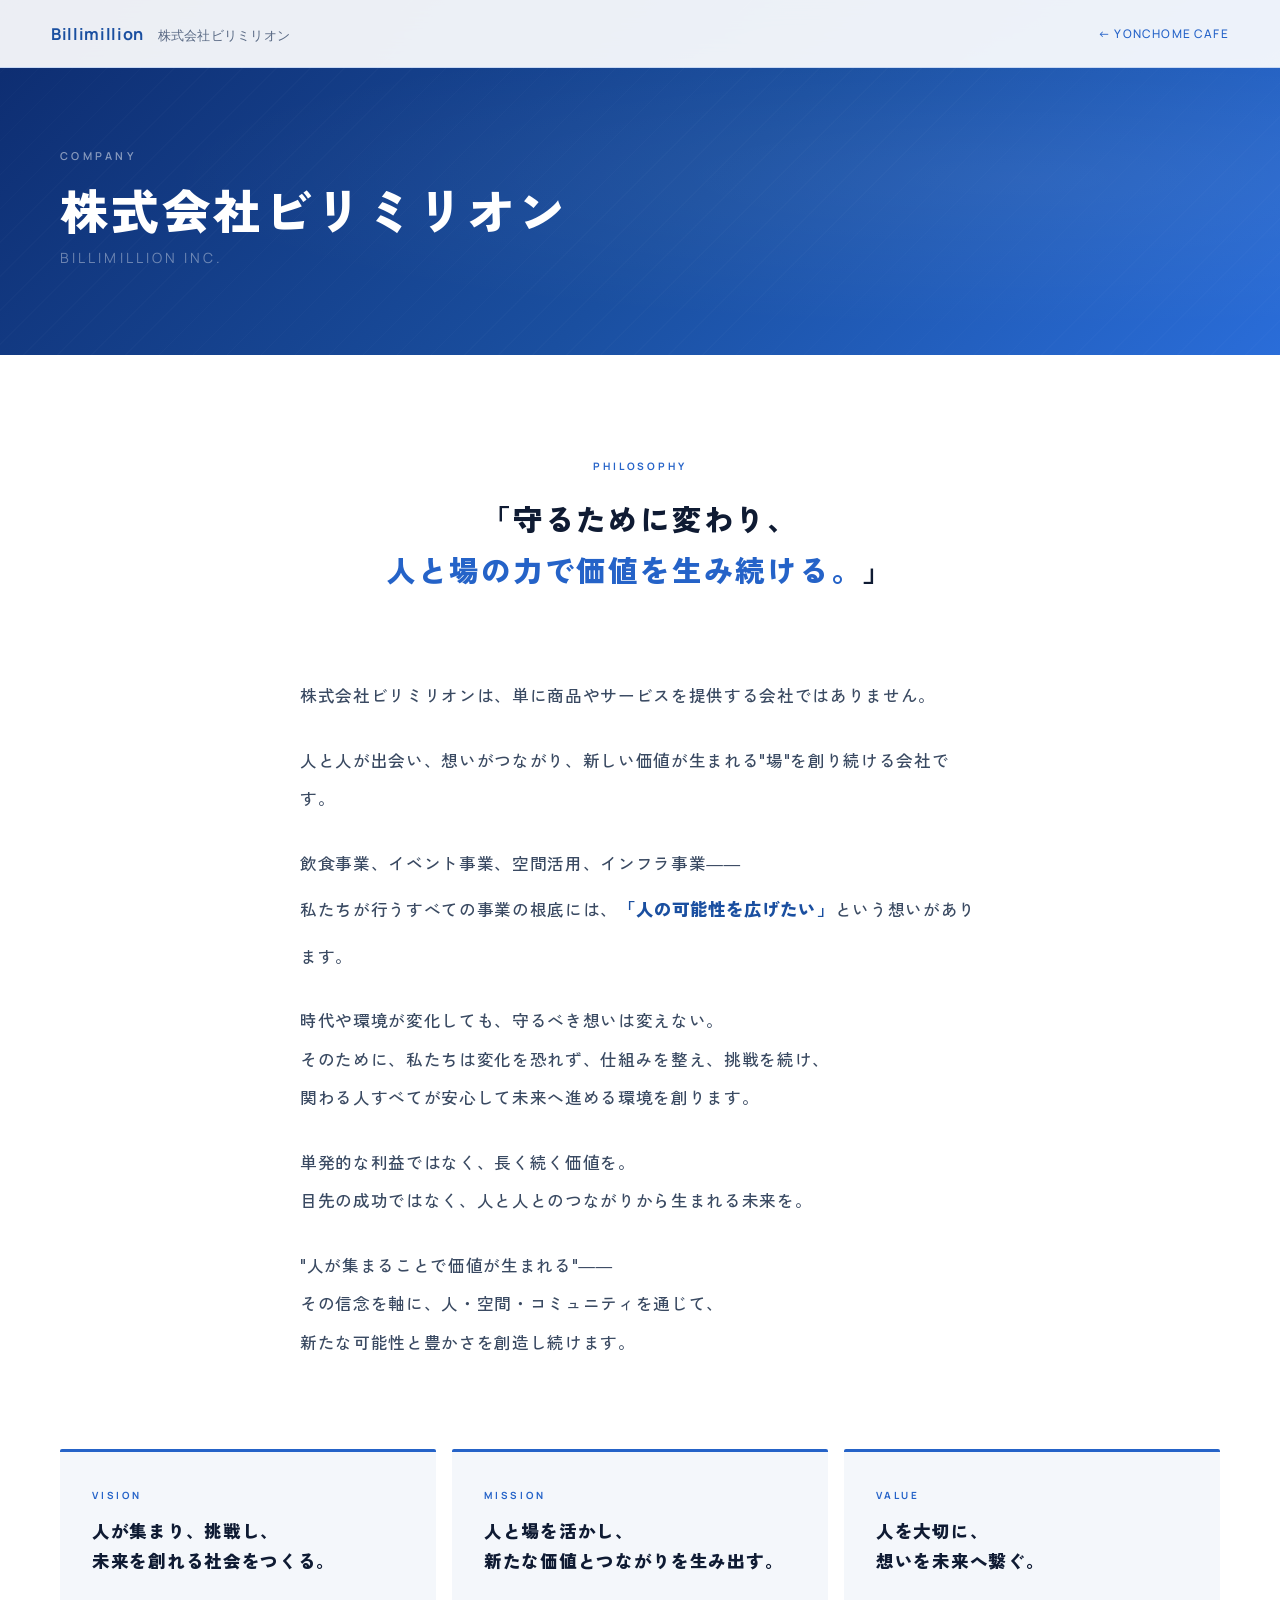
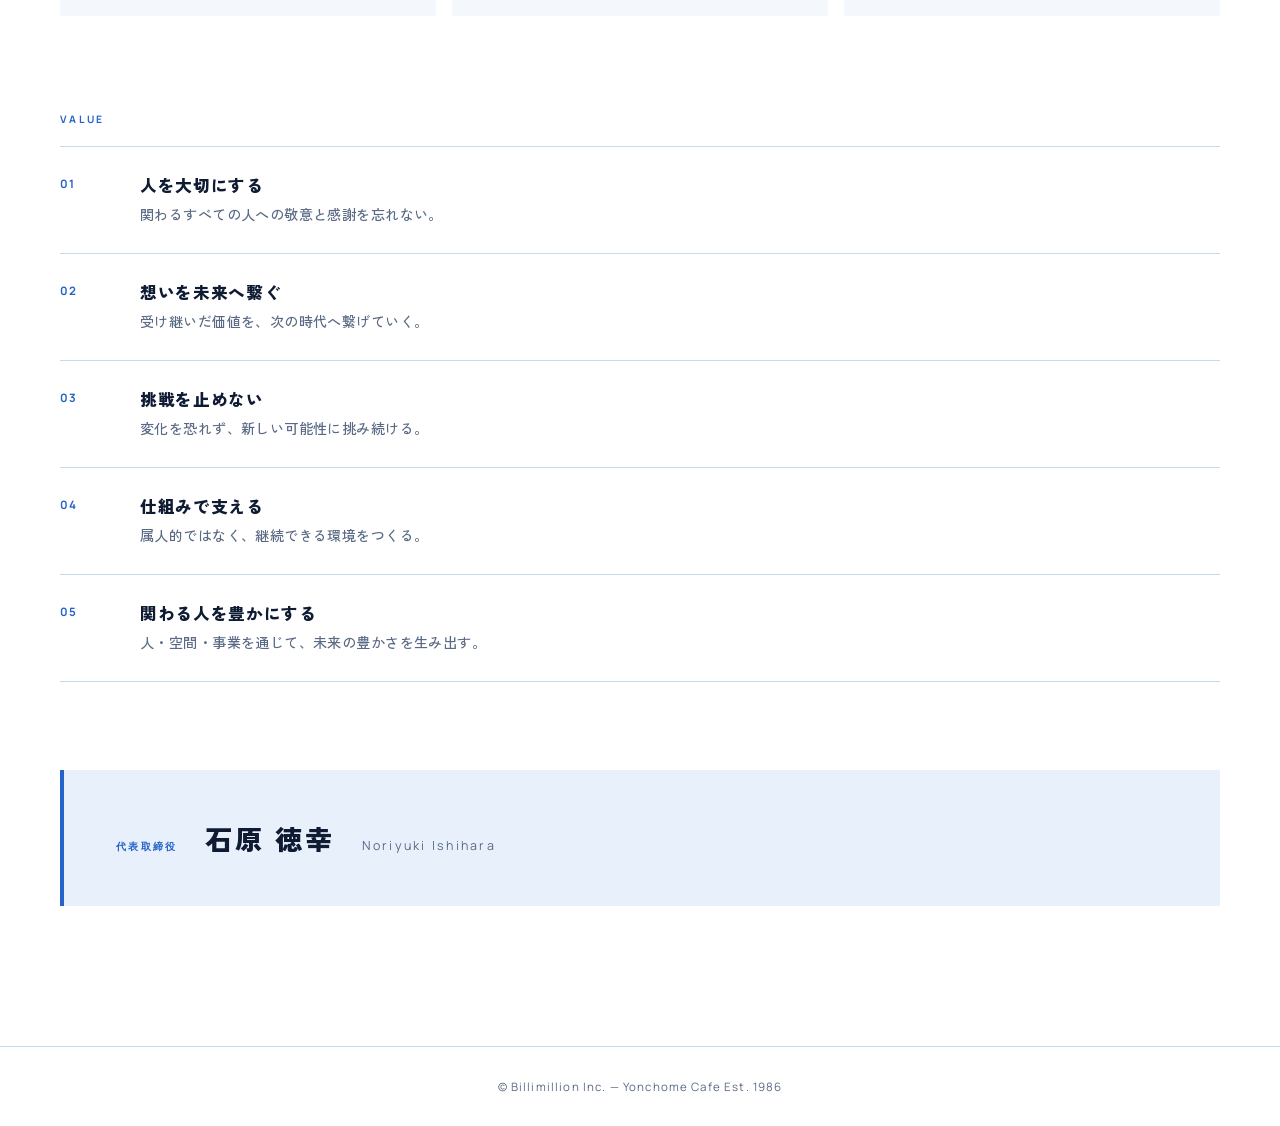
==== company.html @ c5abf4bb "Yonchome Cafe LP - initial publish Co-Authored-By: Claude Sonnet 4.6 <noreply@anthropic.com>" ====
<!DOCTYPE html>
<html lang="ja">
  <head>
    <meta charset="UTF-8" />
    <meta name="viewport" content="width=device-width, initial-scale=1.0" />
    <title>会社概要 | 株式会社ビリミリオン</title>
    <meta name="description" content="株式会社ビリミリオンの会社概要・経営理念。人と場の力で価値を生み続ける。" />
    <link rel="preconnect" href="https://fonts.googleapis.com" />
    <link rel="preconnect" href="https://fonts.gstatic.com" crossorigin />
    <link href="https://fonts.googleapis.com/css2?family=Manrope:wght@400;500;600;700&family=Zen+Kaku+Gothic+New:wght@500;700;900&display=swap" rel="stylesheet" />
    <style>
      *, *::before, *::after { box-sizing: border-box; }

      :root {
        --blue:      #1a4fa0;
        --blue-mid:  #2563c8;
        --blue-light:#e8f0fc;
        --blue-line: #c8d9f5;
        --text:      #0f1b33;
        --muted:     #5a6a85;
        --bg:        #ffffff;
        --bg-2:      #f4f7fb;
        --content:   min(92vw, 1160px);
        --font:      "Zen Kaku Gothic New", "Hiragino Sans", sans-serif;
        --font-en:   "Manrope", Arial, sans-serif;
      }

      html { scroll-behavior: smooth; }

      body {
        margin: 0;
        background: var(--bg);
        color: var(--text);
        font-family: var(--font);
        -webkit-font-smoothing: antialiased;
      }

      a { color: inherit; text-decoration: none; }
      p, h1, h2, h3, ul { margin: 0; }
      img { display: block; max-width: 100%; }

      /* ── Header ── */
      .site-header {
        position: fixed;
        top: 0; left: 0; right: 0;
        z-index: 100;
        display: flex;
        align-items: center;
        justify-content: space-between;
        height: 68px;
        padding: 0 clamp(20px, 4vw, 60px);
        background: rgba(255, 255, 255, 0.92);
        backdrop-filter: blur(14px);
        -webkit-backdrop-filter: blur(14px);
        border-bottom: 1px solid var(--blue-line);
      }
      .header-logo {
        font-family: var(--font-en);
        font-size: 1.02rem;
        font-weight: 700;
        letter-spacing: 0.04em;
        color: var(--blue);
      }
      .header-logo span {
        font-weight: 400;
        color: var(--muted);
        font-size: 0.8rem;
        margin-left: 10px;
        letter-spacing: 0.02em;
      }
      .header-back {
        display: inline-flex;
        align-items: center;
        gap: 6px;
        font-family: var(--font-en);
        font-size: 0.74rem;
        font-weight: 500;
        letter-spacing: 0.1em;
        color: var(--blue-mid);
        text-transform: uppercase;
        transition: opacity 0.2s;
      }
      .header-back:hover { opacity: 0.65; }

      /* ── Hero strip ── */
      .page-hero {
        padding-top: 68px;
        background: linear-gradient(135deg, #0d2b6e 0%, #1a4fa0 55%, #2a6dd9 100%);
        position: relative;
        overflow: hidden;
      }
      .page-hero::after {
        content: '';
        position: absolute;
        inset: 0;
        background:
          radial-gradient(ellipse at 80% 50%, rgba(255,255,255,0.06), transparent 60%),
          repeating-linear-gradient(
            -45deg,
            rgba(255,255,255,0.015) 0 1px,
            transparent 1px 24px
          );
        pointer-events: none;
      }
      .page-hero-inner {
        position: relative;
        z-index: 1;
        width: var(--content);
        margin: 0 auto;
        padding: 80px 0 88px;
      }
      .page-hero-en {
        display: block;
        font-family: var(--font-en);
        font-size: 0.68rem;
        font-weight: 600;
        letter-spacing: 0.32em;
        text-transform: uppercase;
        color: rgba(255,255,255,0.5);
        margin-bottom: 16px;
      }
      .page-hero-title {
        font-family: var(--font);
        font-size: clamp(1.9rem, 4vw, 3rem);
        font-weight: 900;
        letter-spacing: 0.06em;
        color: #ffffff;
        line-height: 1.25;
      }
      .page-hero-title span {
        display: block;
        margin-top: 10px;
        font-family: var(--font-en);
        font-size: clamp(0.78rem, 1.1vw, 0.92rem);
        font-weight: 400;
        letter-spacing: 0.22em;
        color: rgba(255,255,255,0.38);
        text-transform: uppercase;
      }

      /* ── Wrapper ── */
      .main-wrap {
        width: var(--content);
        margin: 0 auto;
        padding: 96px 0 140px;
      }

      /* ── Section label ── */
      .sec-label {
        display: inline-block;
        font-family: var(--font-en);
        font-size: 0.64rem;
        font-weight: 700;
        letter-spacing: 0.28em;
        text-transform: uppercase;
        color: var(--blue-mid);
        margin-bottom: 20px;
      }

      /* ── Philosophy lead ── */
      .philosophy-lead {
        text-align: center;
        margin-bottom: 80px;
      }
      .philosophy-quote {
        font-size: clamp(1.2rem, 2.4vw, 1.85rem);
        font-weight: 900;
        letter-spacing: 0.06em;
        color: var(--text);
        line-height: 1.75;
      }
      .philosophy-quote em {
        font-style: normal;
        color: var(--blue-mid);
      }

      /* ── Body text ── */
      .philosophy-body {
        max-width: 680px;
        margin: 0 auto 88px;
        font-size: clamp(0.95rem, 1.3vw, 1.04rem);
        font-weight: 500;
        line-height: 2.3;
        letter-spacing: 0.04em;
        color: #3a4a62;
      }
      .philosophy-body p + p { margin-top: 1.6em; }
      .philosophy-body .highlight {
        display: inline-block;
        margin: 0.4em 0;
        font-weight: 900;
        font-size: 1.05em;
        color: var(--blue);
        letter-spacing: 0.06em;
      }

      /* ── VVM ── */
      .vvm-grid {
        display: grid;
        grid-template-columns: repeat(3, 1fr);
        gap: 16px;
        margin-bottom: 88px;
      }
      .vvm-item {
        padding: 36px 32px 40px;
        background: var(--bg-2);
        border-top: 3px solid var(--blue-mid);
        border-radius: 2px;
      }
      .vvm-label {
        display: block;
        font-family: var(--font-en);
        font-size: 0.62rem;
        font-weight: 700;
        letter-spacing: 0.28em;
        text-transform: uppercase;
        color: var(--blue-mid);
        margin-bottom: 14px;
      }
      .vvm-text {
        font-size: clamp(0.98rem, 1.4vw, 1.1rem);
        font-weight: 900;
        letter-spacing: 0.04em;
        color: var(--text);
        line-height: 1.7;
      }

      /* ── Value list ── */
      .value-section { margin-bottom: 88px; }
      .value-list {
        list-style: none;
        padding: 0;
        border-top: 1px solid var(--blue-line);
      }
      .value-item {
        display: grid;
        grid-template-columns: 56px 1fr;
        gap: 24px;
        padding: 26px 0;
        border-bottom: 1px solid var(--blue-line);
        align-items: start;
      }
      .value-num {
        font-family: var(--font-en);
        font-size: 0.72rem;
        font-weight: 700;
        letter-spacing: 0.1em;
        color: var(--blue-mid);
        padding-top: 3px;
      }
      .value-title {
        font-size: clamp(0.96rem, 1.3vw, 1.06rem);
        font-weight: 900;
        letter-spacing: 0.04em;
        color: var(--text);
        margin-bottom: 4px;
      }
      .value-desc {
        font-size: 0.88rem;
        font-weight: 500;
        line-height: 1.85;
        letter-spacing: 0.03em;
        color: var(--muted);
      }

      /* ── President ── */
      .president-section {
        display: flex;
        align-items: baseline;
        gap: 28px;
        padding: 48px 52px;
        background: var(--blue-light);
        border-left: 4px solid var(--blue-mid);
      }
      .president-label {
        font-family: var(--font-en);
        font-size: 0.64rem;
        font-weight: 600;
        letter-spacing: 0.22em;
        text-transform: uppercase;
        color: var(--blue-mid);
        flex-shrink: 0;
      }
      .president-name {
        font-size: clamp(1.3rem, 2.2vw, 1.7rem);
        font-weight: 900;
        letter-spacing: 0.1em;
        color: var(--text);
      }
      .president-name span {
        display: inline-block;
        margin-left: 16px;
        font-family: var(--font-en);
        font-size: 0.78rem;
        font-weight: 400;
        letter-spacing: 0.18em;
        color: var(--muted);
      }

      /* ── Footer ── */
      .site-footer {
        text-align: center;
        padding: 32px 20px;
        border-top: 1px solid var(--blue-line);
        font-family: var(--font-en);
        font-size: 0.72rem;
        letter-spacing: 0.1em;
        color: var(--muted);
      }

      /* ── Scroll anim ── */
      .anim-up {
        opacity: 0;
        transform: translateY(24px);
        transition: opacity 0.75s cubic-bezier(0.22, 1, 0.36, 1),
                    transform 0.75s cubic-bezier(0.22, 1, 0.36, 1);
      }
      .anim-up.is-visible {
        opacity: 1;
        transform: translateY(0);
      }

      /* ── Responsive ── */
      @media (max-width: 860px) {
        .vvm-grid { grid-template-columns: 1fr; gap: 10px; }
      }
      @media (max-width: 640px) {
        .main-wrap { padding: 64px 0 100px; }
        .president-section { flex-direction: column; gap: 8px; padding: 32px 28px; }
        .president-name span { display: block; margin-left: 0; margin-top: 4px; }
      }
    </style>
  </head>
  <body>

    <header class="site-header">
      <div class="header-logo">
        Billimillion
        <span>株式会社ビリミリオン</span>
      </div>
      <a class="header-back" href="./index.html">← Yonchome Cafe</a>
    </header>

    <div class="page-hero">
      <div class="page-hero-inner">
        <span class="page-hero-en">Company</span>
        <h1 class="page-hero-title">
          株式会社ビリミリオン
          <span>Billimillion Inc.</span>
        </h1>
      </div>
    </div>

    <main>
      <div class="main-wrap">

        <!-- Philosophy lead -->
        <div class="philosophy-lead anim-up">
          <span class="sec-label">Philosophy</span>
          <p class="philosophy-quote">
            「守るために変わり、<br />
            <em>人と場の力で価値を生み続ける。</em>」
          </p>
        </div>

        <!-- 本文 -->
        <div class="philosophy-body anim-up">
          <p>株式会社ビリミリオンは、単に商品やサービスを提供する会社ではありません。</p>
          <p>人と人が出会い、想いがつながり、新しい価値が生まれる"場"を創り続ける会社です。</p>
          <p>飲食事業、イベント事業、空間活用、インフラ事業――<br />
          私たちが行うすべての事業の根底には、<span class="highlight">「人の可能性を広げたい」</span>という想いがあります。</p>
          <p>時代や環境が変化しても、守るべき想いは変えない。<br />
          そのために、私たちは変化を恐れず、仕組みを整え、挑戦を続け、<br />
          関わる人すべてが安心して未来へ進める環境を創ります。</p>
          <p>単発的な利益ではなく、長く続く価値を。<br />
          目先の成功ではなく、人と人とのつながりから生まれる未来を。</p>
          <p>"人が集まることで価値が生まれる"――<br />
          その信念を軸に、人・空間・コミュニティを通じて、<br />
          新たな可能性と豊かさを創造し続けます。</p>
        </div>

        <!-- Vision / Mission / Value -->
        <div class="vvm-grid anim-up">
          <div class="vvm-item">
            <span class="vvm-label">Vision</span>
            <p class="vvm-text">人が集まり、挑戦し、<br />未来を創れる社会をつくる。</p>
          </div>
          <div class="vvm-item">
            <span class="vvm-label">Mission</span>
            <p class="vvm-text">人と場を活かし、<br />新たな価値とつながりを生み出す。</p>
          </div>
          <div class="vvm-item">
            <span class="vvm-label">Value</span>
            <p class="vvm-text">人を大切に、<br />想いを未来へ繋ぐ。</p>
          </div>
        </div>

        <!-- Value list -->
        <div class="value-section anim-up">
          <span class="sec-label">Value</span>
          <ul class="value-list">
            <li class="value-item">
              <span class="value-num">01</span>
              <div>
                <p class="value-title">人を大切にする</p>
                <p class="value-desc">関わるすべての人への敬意と感謝を忘れない。</p>
              </div>
            </li>
            <li class="value-item">
              <span class="value-num">02</span>
              <div>
                <p class="value-title">想いを未来へ繋ぐ</p>
                <p class="value-desc">受け継いだ価値を、次の時代へ繋げていく。</p>
              </div>
            </li>
            <li class="value-item">
              <span class="value-num">03</span>
              <div>
                <p class="value-title">挑戦を止めない</p>
                <p class="value-desc">変化を恐れず、新しい可能性に挑み続ける。</p>
              </div>
            </li>
            <li class="value-item">
              <span class="value-num">04</span>
              <div>
                <p class="value-title">仕組みで支える</p>
                <p class="value-desc">属人的ではなく、継続できる環境をつくる。</p>
              </div>
            </li>
            <li class="value-item">
              <span class="value-num">05</span>
              <div>
                <p class="value-title">関わる人を豊かにする</p>
                <p class="value-desc">人・空間・事業を通じて、未来の豊かさを生み出す。</p>
              </div>
            </li>
          </ul>
        </div>

        <!-- 代表者 -->
        <div class="president-section anim-up">
          <span class="president-label">代表取締役</span>
          <p class="president-name">
            石原 徳幸
            <span>Noriyuki Ishihara</span>
          </p>
        </div>

      </div>
    </main>

    <footer class="site-footer">
      © Billimillion Inc. — Yonchome Cafe Est. 1986
    </footer>

    <script>
      const observer = new IntersectionObserver(
        (entries) => {
          entries.forEach((entry) => {
            if (entry.isIntersecting) {
              entry.target.classList.add("is-visible");
              observer.unobserve(entry.target);
            }
          });
        },
        { threshold: 0.08, rootMargin: "0px 0px -32px 0px" }
      );
      document.querySelectorAll(".anim-up").forEach((el, i) => {
        el.style.transitionDelay = `${i * 0.08}s`;
        observer.observe(el);
      });
    </script>
  </body>
</html>
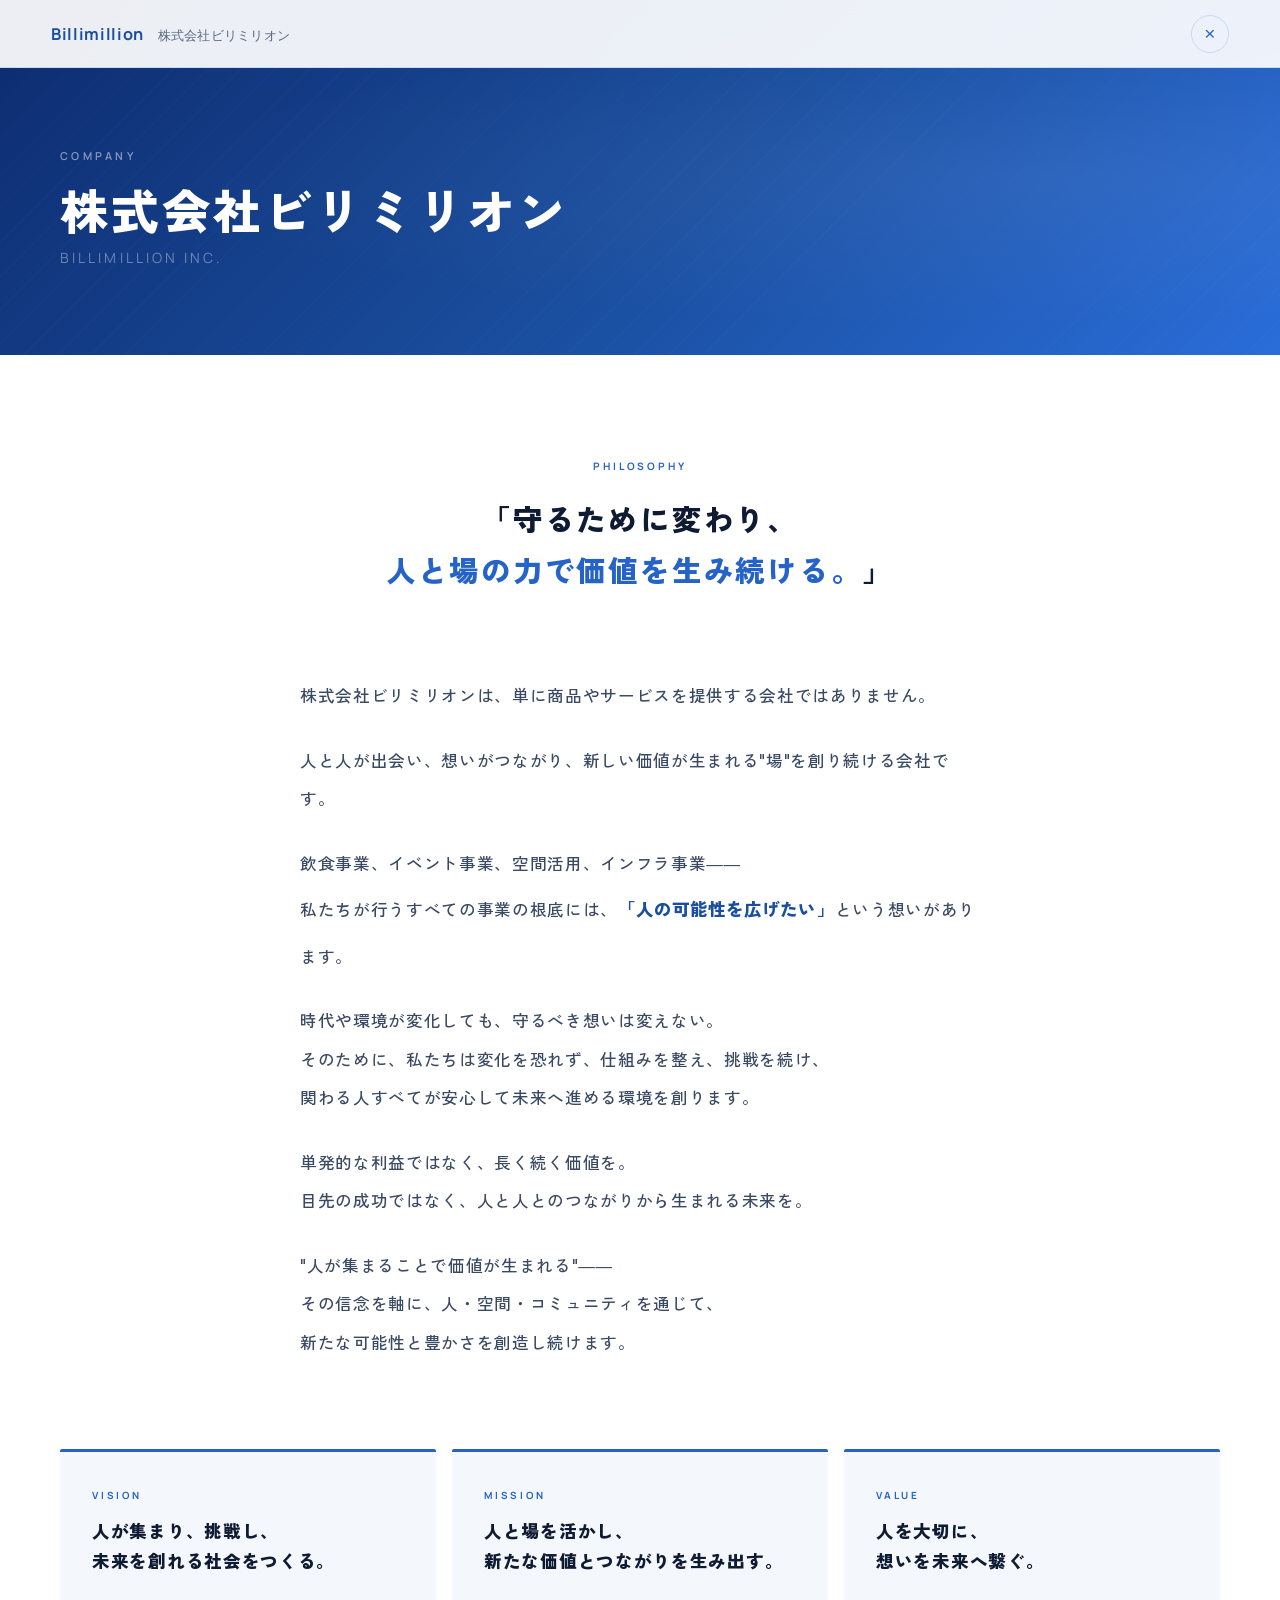
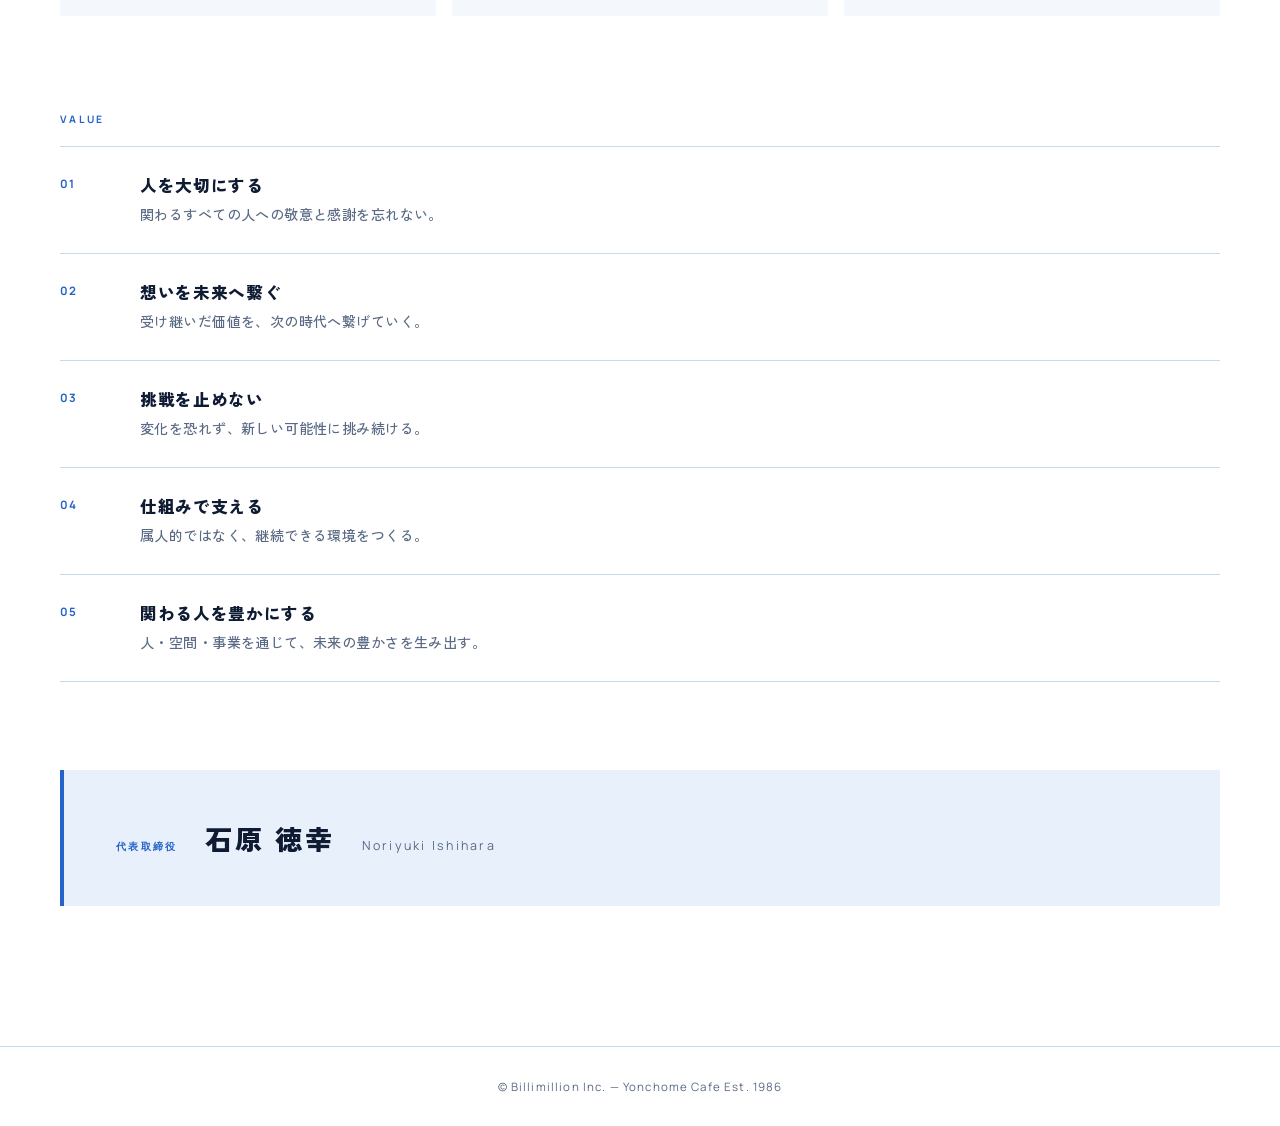
==== commit 22e5a1f4: "Skip loader on return visits; add × back button to company page - sessionStorage: loader skipped if " ====
--- a/company.html
+++ b/company.html
@@ -71,16 +71,19 @@
       .header-back {
         display: inline-flex;
         align-items: center;
-        gap: 6px;
-        font-family: var(--font-en);
-        font-size: 0.74rem;
-        font-weight: 500;
-        letter-spacing: 0.1em;
-        color: var(--blue-mid);
-        text-transform: uppercase;
-        transition: opacity 0.2s;
-      }
-      .header-back:hover { opacity: 0.65; }
+        justify-content: center;
+        width: 38px;
+        height: 38px;
+        border: 1px solid var(--blue-line);
+        border-radius: 50%;
+        background: transparent;
+        color: var(--blue-mid);
+        font-size: 1.2rem;
+        line-height: 1;
+        cursor: pointer;
+        transition: background 0.2s, border-color 0.2s;
+      }
+      .header-back:hover { background: var(--blue-light); border-color: var(--blue-mid); }
 
       /* ── Hero strip ── */
       .page-hero {
@@ -338,7 +341,7 @@
         Billimillion
         <span>株式会社ビリミリオン</span>
       </div>
-      <a class="header-back" href="./index.html">← Yonchome Cafe</a>
+      <button class="header-back" onclick="history.back()" aria-label="前のページに戻る">&times;</button>
     </header>
 
     <div class="page-hero">
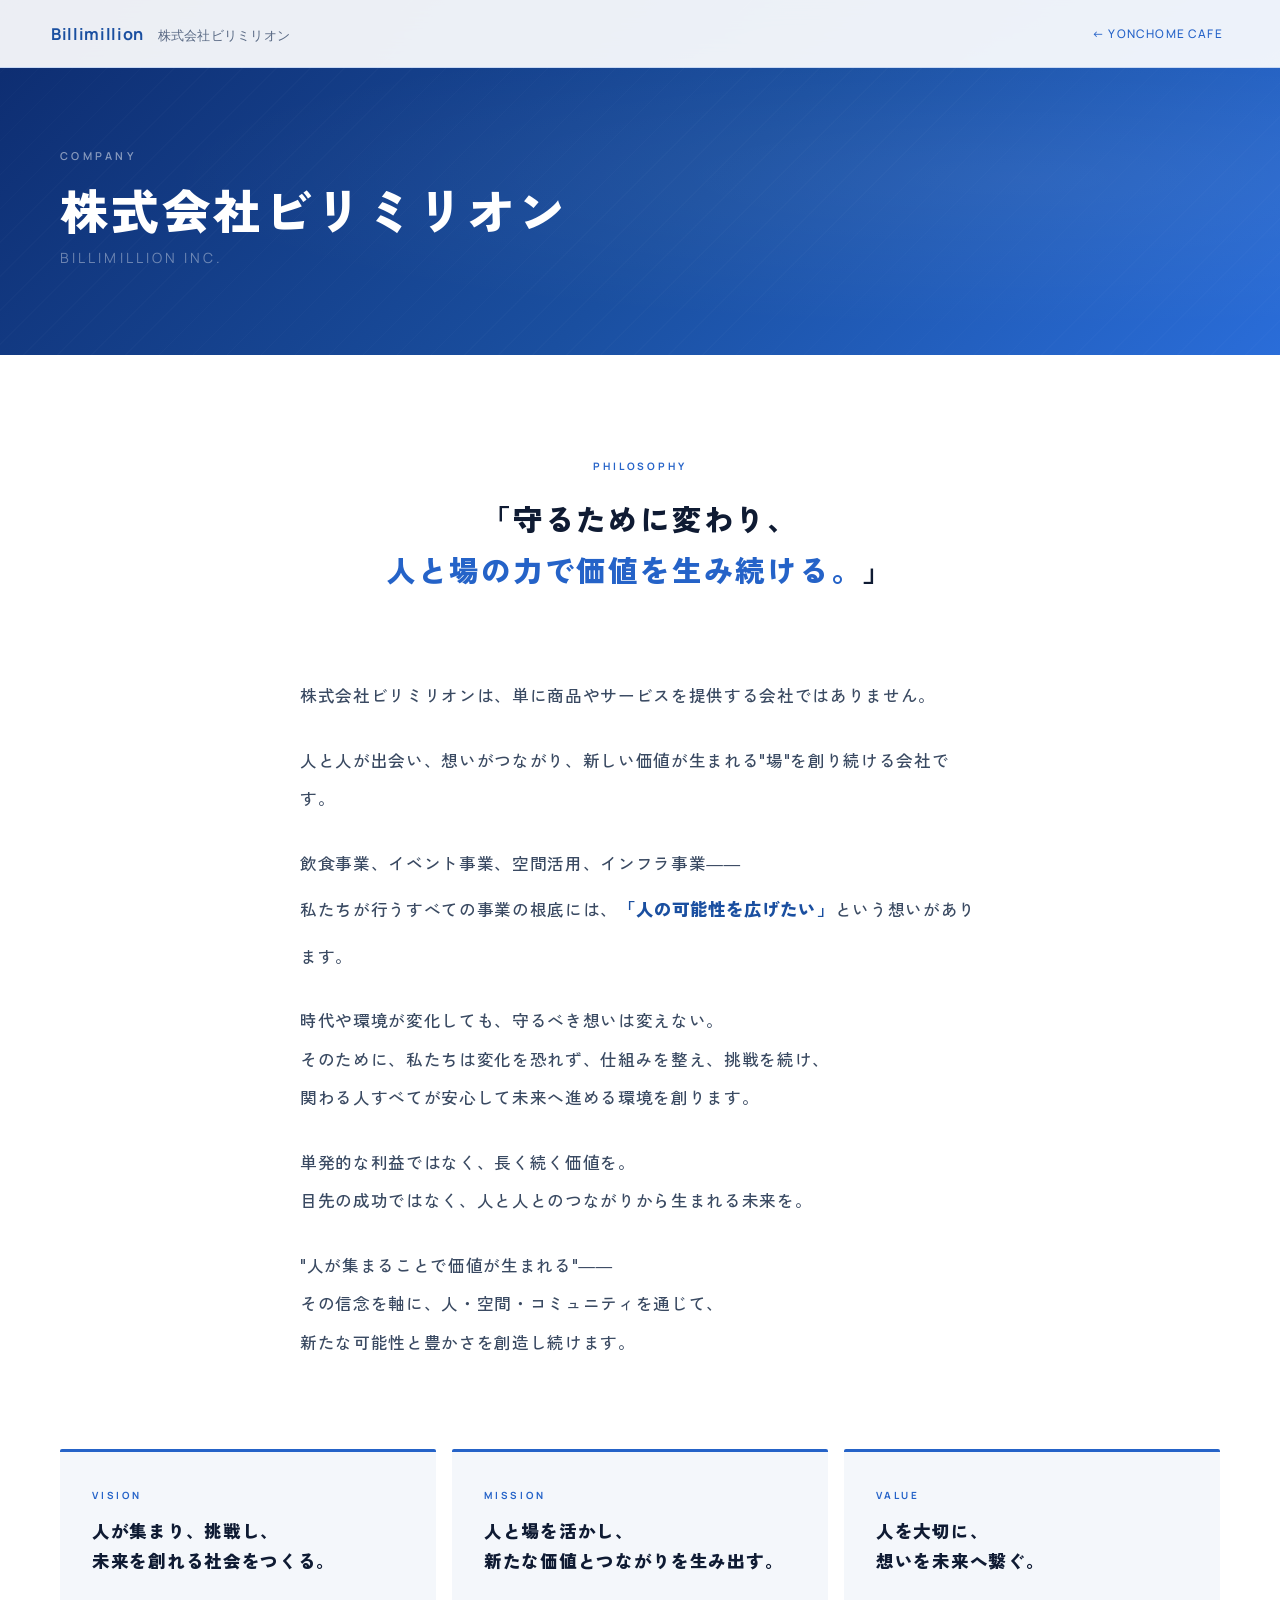
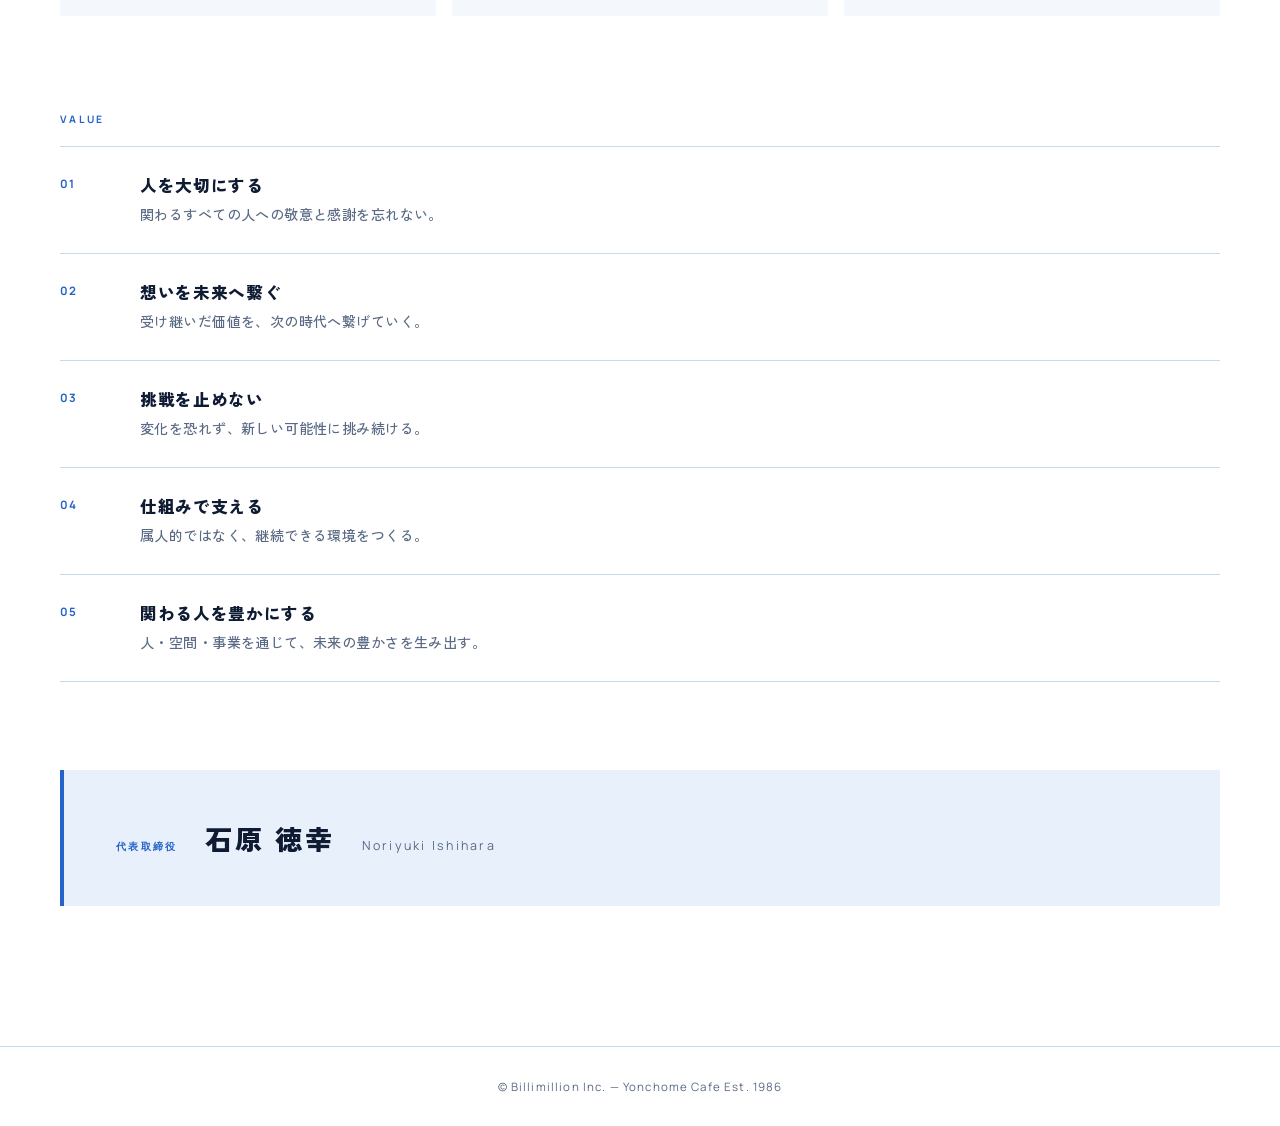
==== commit f39b1c27: "Restore company page back button to arrow text style Co-Authored-By: Claude Sonnet 4.6 <noreply@anth" ====
--- a/company.html
+++ b/company.html
@@ -71,19 +71,19 @@
       .header-back {
         display: inline-flex;
         align-items: center;
-        justify-content: center;
-        width: 38px;
-        height: 38px;
-        border: 1px solid var(--blue-line);
-        border-radius: 50%;
-        background: transparent;
-        color: var(--blue-mid);
-        font-size: 1.2rem;
-        line-height: 1;
+        gap: 6px;
+        font-family: var(--font-en);
+        font-size: 0.74rem;
+        font-weight: 500;
+        letter-spacing: 0.1em;
+        color: var(--blue-mid);
+        text-transform: uppercase;
+        background: none;
+        border: none;
         cursor: pointer;
-        transition: background 0.2s, border-color 0.2s;
-      }
-      .header-back:hover { background: var(--blue-light); border-color: var(--blue-mid); }
+        transition: opacity 0.2s;
+      }
+      .header-back:hover { opacity: 0.65; }
 
       /* ── Hero strip ── */
       .page-hero {
@@ -341,7 +341,7 @@
         Billimillion
         <span>株式会社ビリミリオン</span>
       </div>
-      <button class="header-back" onclick="history.back()" aria-label="前のページに戻る">&times;</button>
+      <button class="header-back" onclick="history.back()" aria-label="前のページに戻る">← Yonchome Cafe</button>
     </header>
 
     <div class="page-hero">
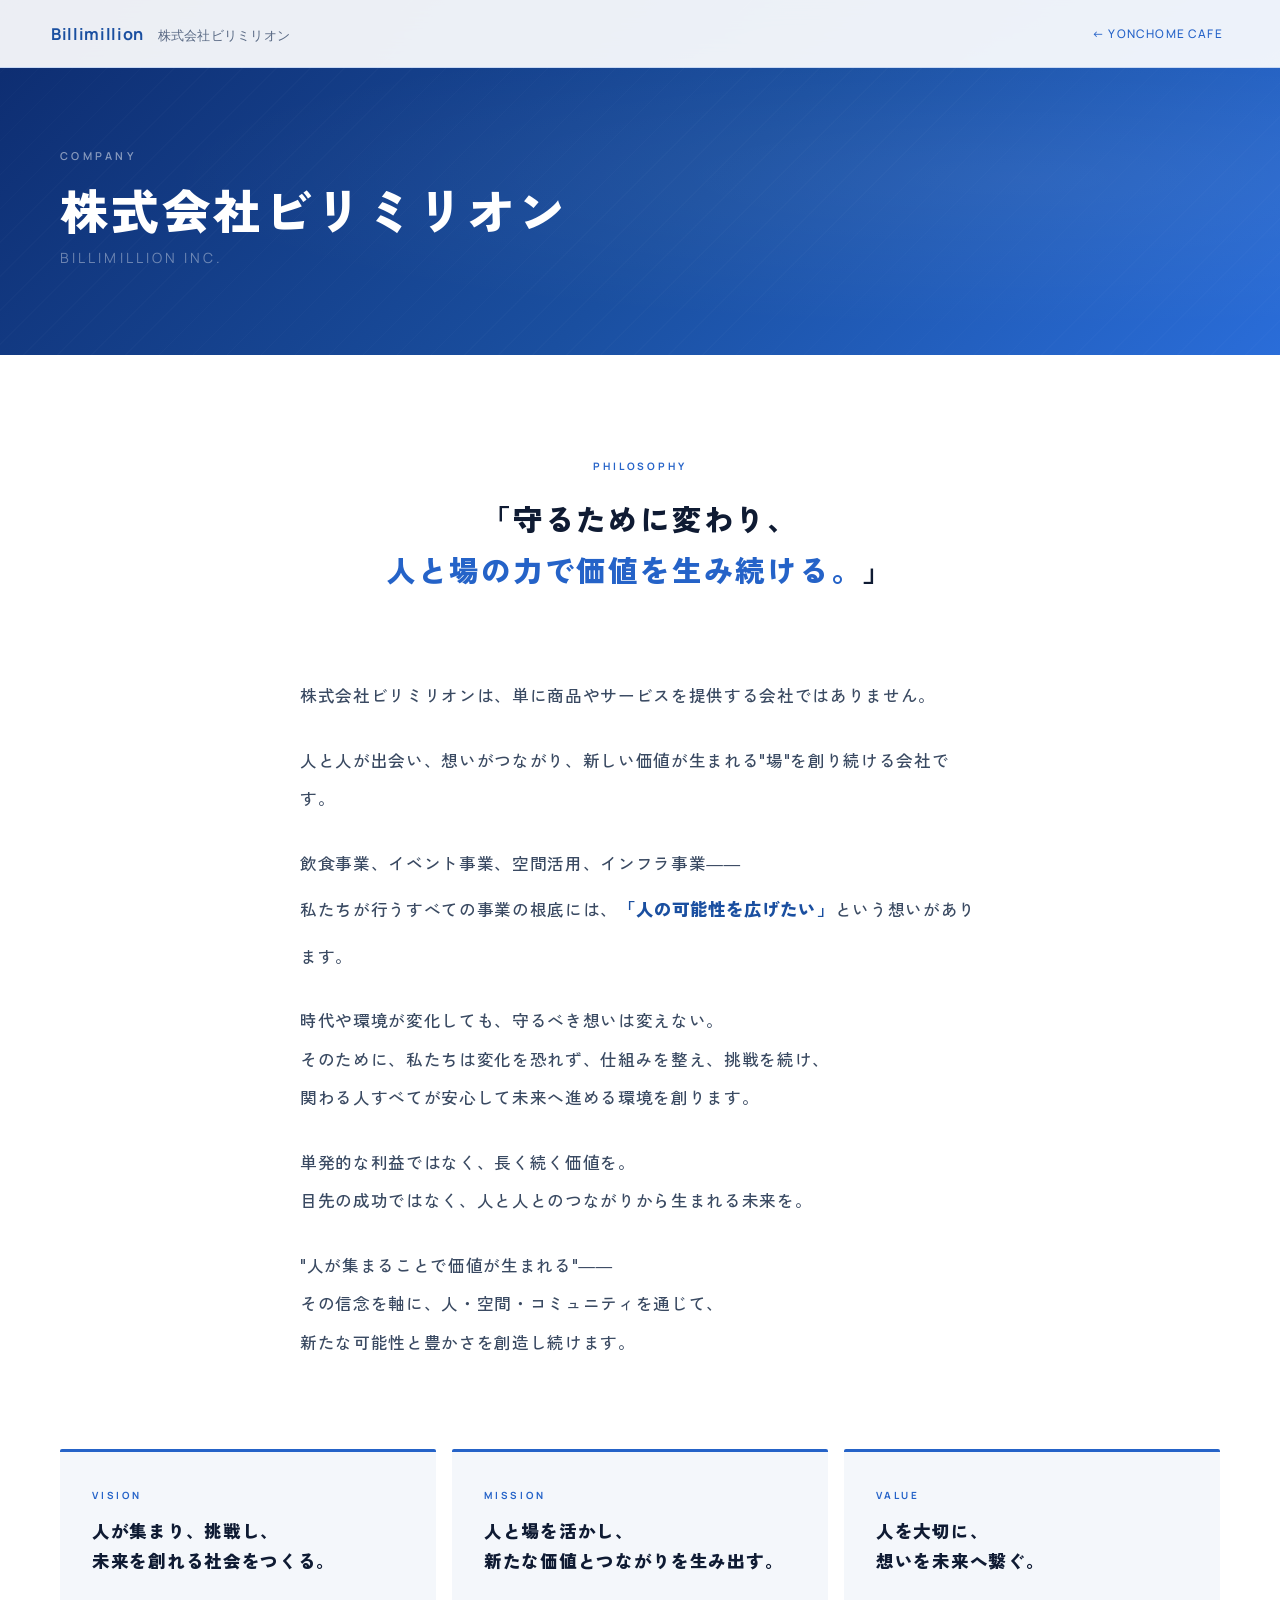
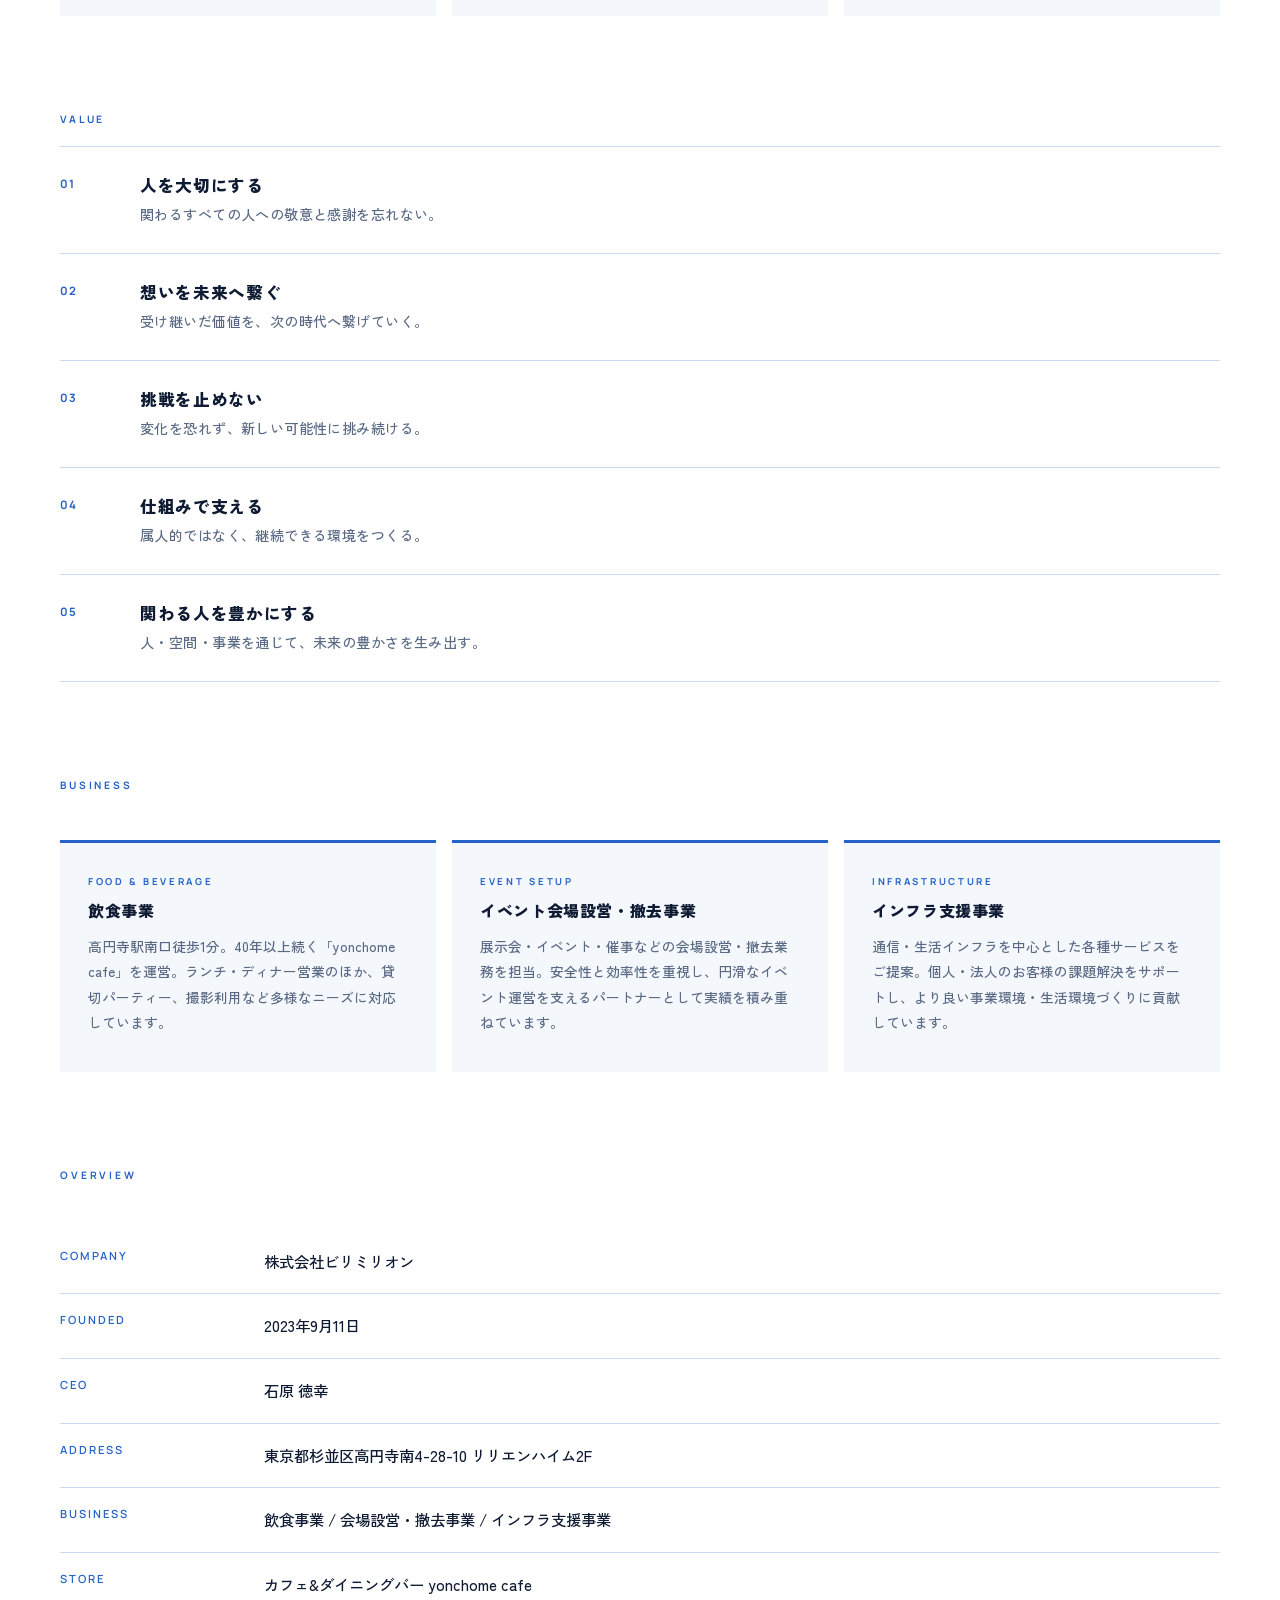
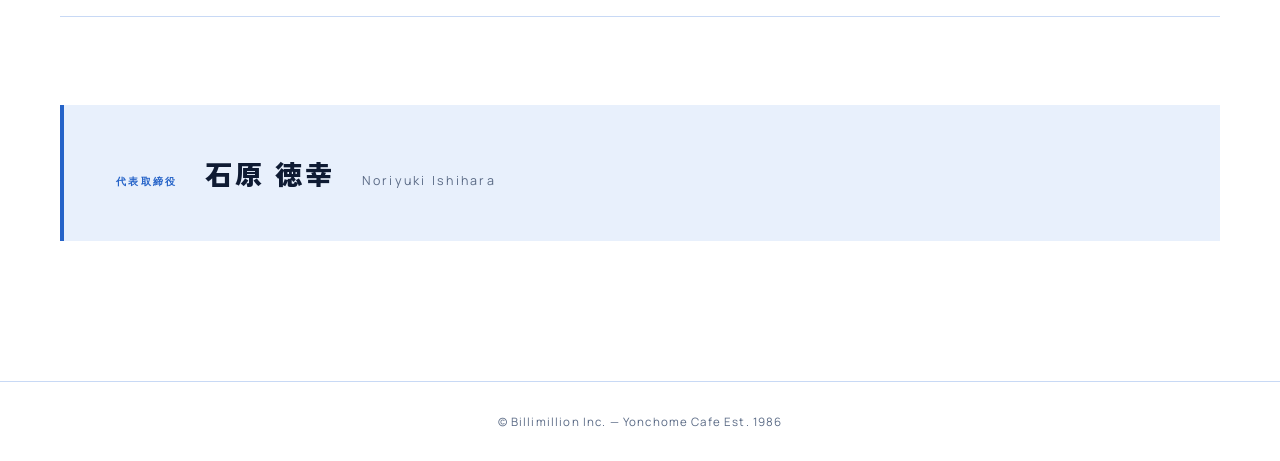
==== commit be1db231: "Add business areas and company overview table to company page Co-Authored-By: Claude Sonnet 4.6 <nor" ====
--- a/company.html
+++ b/company.html
@@ -323,6 +323,80 @@
         transform: translateY(0);
       }
 
+
+      /* ── Business sections ── */
+      .business-section { margin-bottom: 88px; }
+      .business-grid {
+        display: grid;
+        grid-template-columns: repeat(3, 1fr);
+        gap: 16px;
+        margin-top: 28px;
+      }
+      .business-card {
+        padding: 32px 28px 36px;
+        background: var(--bg-2);
+        border-top: 3px solid var(--blue-mid);
+      }
+      .business-card-en {
+        display: block;
+        font-family: var(--font-en);
+        font-size: 0.6rem;
+        font-weight: 700;
+        letter-spacing: 0.28em;
+        text-transform: uppercase;
+        color: var(--blue-mid);
+        margin-bottom: 10px;
+      }
+      .business-card-title {
+        font-size: 1rem;
+        font-weight: 900;
+        letter-spacing: 0.04em;
+        color: var(--text);
+        margin-bottom: 12px;
+      }
+      .business-card-desc {
+        font-size: 0.86rem;
+        font-weight: 500;
+        line-height: 1.85;
+        color: var(--muted);
+      }
+
+      /* ── Company overview table ── */
+      .overview-section { margin-bottom: 88px; }
+      .overview-table {
+        width: 100%;
+        border-collapse: collapse;
+        margin-top: 28px;
+      }
+      .overview-table tr {
+        border-bottom: 1px solid var(--blue-line);
+      }
+      .overview-table th {
+        width: 180px;
+        padding: 18px 0;
+        font-family: var(--font-en);
+        font-size: 0.7rem;
+        font-weight: 600;
+        letter-spacing: 0.18em;
+        text-transform: uppercase;
+        color: var(--blue-mid);
+        text-align: left;
+        vertical-align: top;
+      }
+      .overview-table td {
+        padding: 18px 0 18px 24px;
+        font-size: 0.96rem;
+        font-weight: 500;
+        line-height: 1.8;
+        color: var(--text);
+      }
+      @media (max-width: 860px) {
+        .business-grid { grid-template-columns: 1fr; gap: 10px; }
+      }
+      @media (max-width: 640px) {
+        .overview-table th { width: 100px; font-size: 0.62rem; }
+        .overview-table td { padding-left: 16px; font-size: 0.88rem; }
+      }
       /* ── Responsive ── */
       @media (max-width: 860px) {
         .vvm-grid { grid-template-columns: 1fr; gap: 10px; }
@@ -440,6 +514,60 @@
           </ul>
         </div>
 
+
+        <!-- 事業内容 -->
+        <div class="business-section anim-up">
+          <span class="sec-label">Business</span>
+          <div class="business-grid">
+            <div class="business-card">
+              <span class="business-card-en">Food &amp; Beverage</span>
+              <p class="business-card-title">飲食事業</p>
+              <p class="business-card-desc">高円寺駅南口徒歩1分。40年以上続く「yonchome cafe」を運営。ランチ・ディナー営業のほか、貸切パーティー、撮影利用など多様なニーズに対応しています。</p>
+            </div>
+            <div class="business-card">
+              <span class="business-card-en">Event Setup</span>
+              <p class="business-card-title">イベント会場設営・撤去事業</p>
+              <p class="business-card-desc">展示会・イベント・催事などの会場設営・撤去業務を担当。安全性と効率性を重視し、円滑なイベント運営を支えるパートナーとして実績を積み重ねています。</p>
+            </div>
+            <div class="business-card">
+              <span class="business-card-en">Infrastructure</span>
+              <p class="business-card-title">インフラ支援事業</p>
+              <p class="business-card-desc">通信・生活インフラを中心とした各種サービスをご提案。個人・法人のお客様の課題解決をサポートし、より良い事業環境・生活環境づくりに貢献しています。</p>
+            </div>
+          </div>
+        </div>
+
+        <!-- 会社概要 -->
+        <div class="overview-section anim-up">
+          <span class="sec-label">Overview</span>
+          <table class="overview-table">
+            <tr>
+              <th>Company</th>
+              <td>株式会社ビリミリオン</td>
+            </tr>
+            <tr>
+              <th>Founded</th>
+              <td>2023年9月11日</td>
+            </tr>
+            <tr>
+              <th>CEO</th>
+              <td>石原 徳幸</td>
+            </tr>
+            <tr>
+              <th>Address</th>
+              <td>東京都杉並区高円寺南4-28-10 リリエンハイム2F</td>
+            </tr>
+            <tr>
+              <th>Business</th>
+              <td>飲食事業 / 会場設営・撤去事業 / インフラ支援事業</td>
+            </tr>
+            <tr>
+              <th>Store</th>
+              <td>カフェ&amp;ダイニングバー yonchome cafe</td>
+            </tr>
+          </table>
+        </div>
+
         <!-- 代表者 -->
         <div class="president-section anim-up">
           <span class="president-label">代表取締役</span>
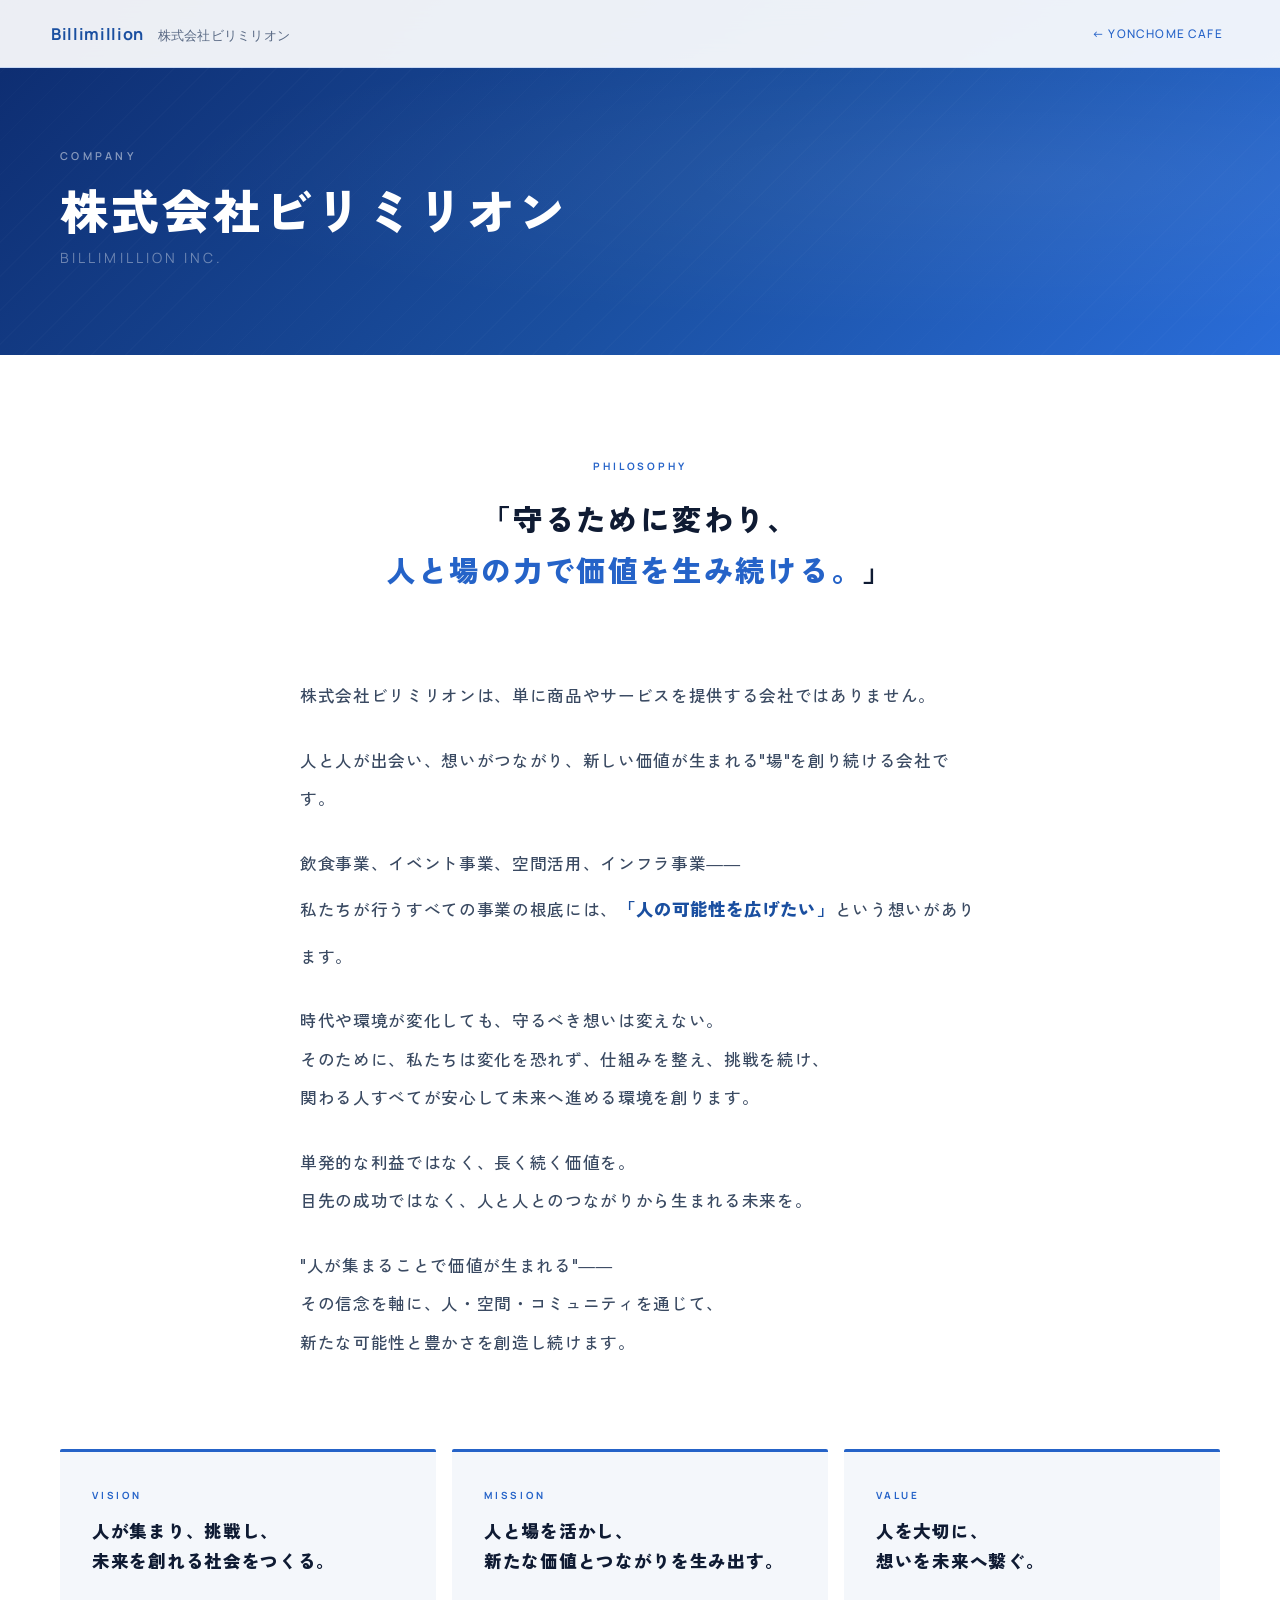
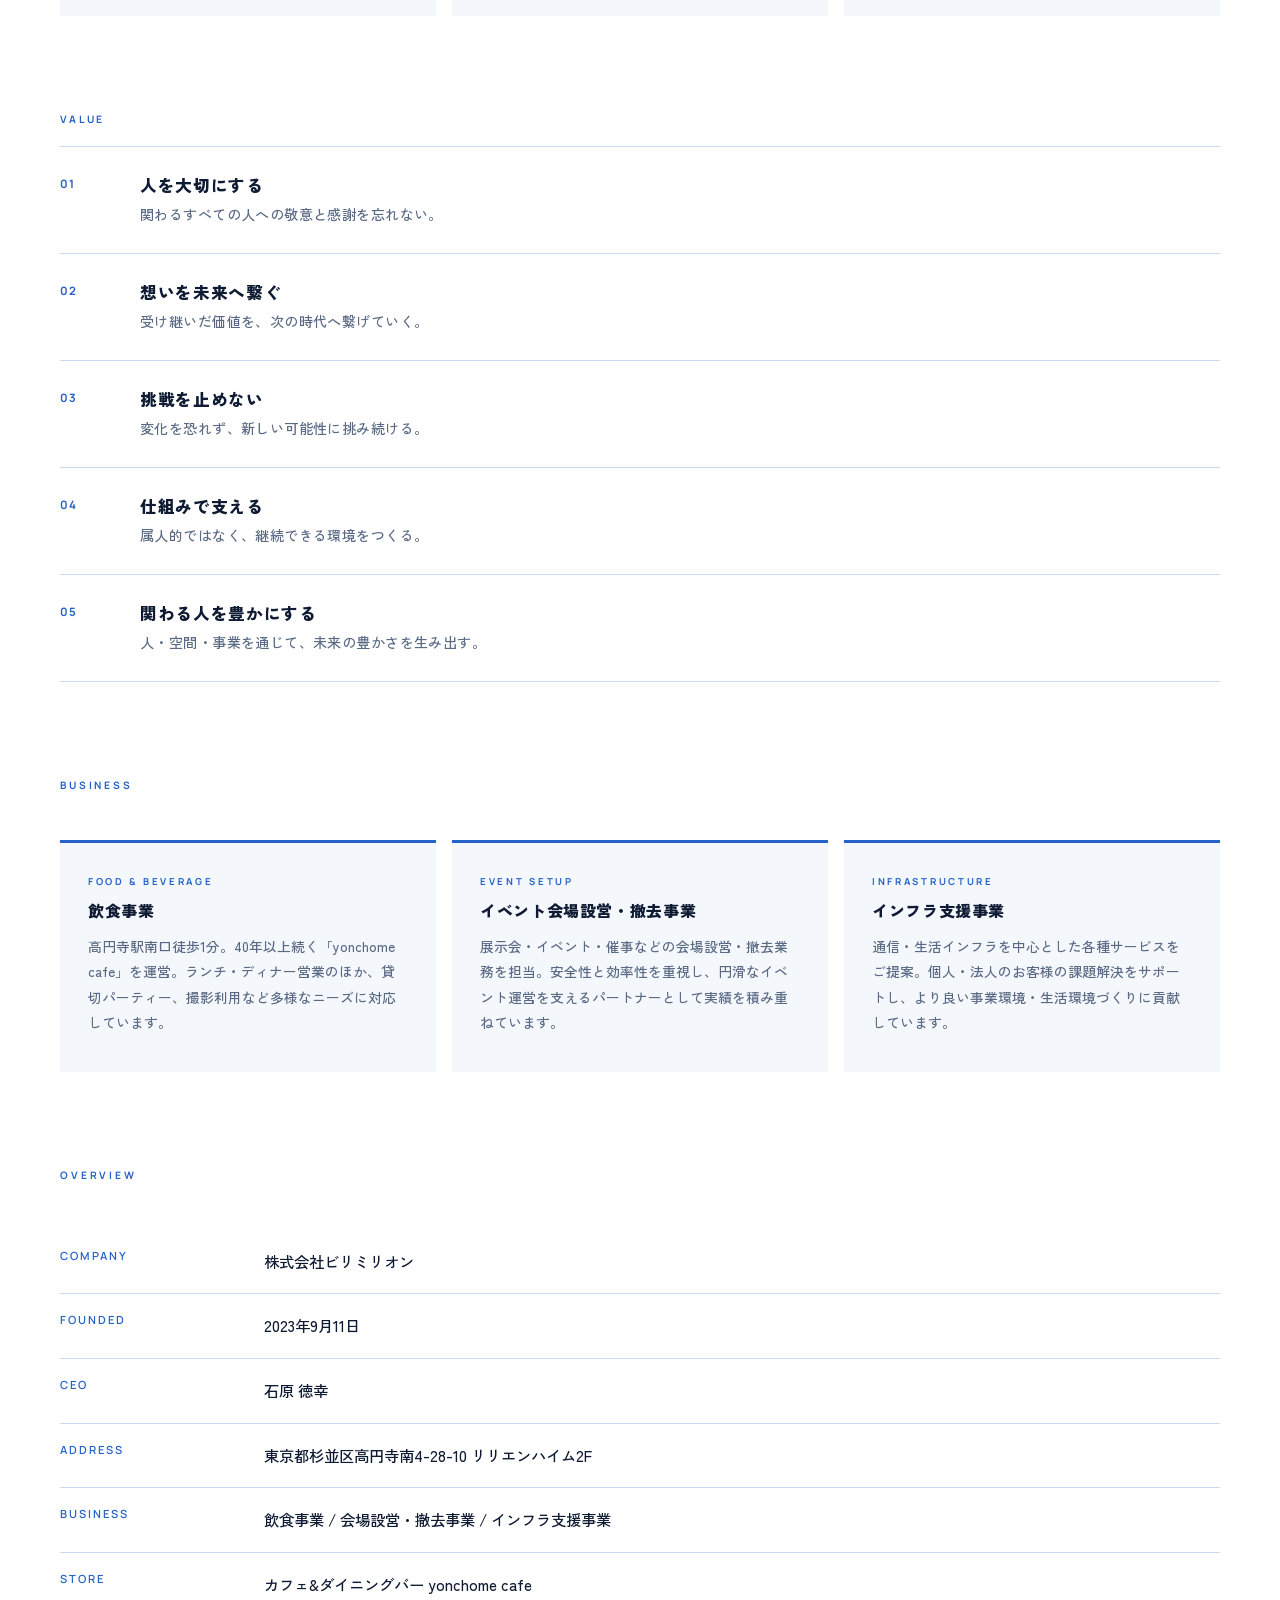
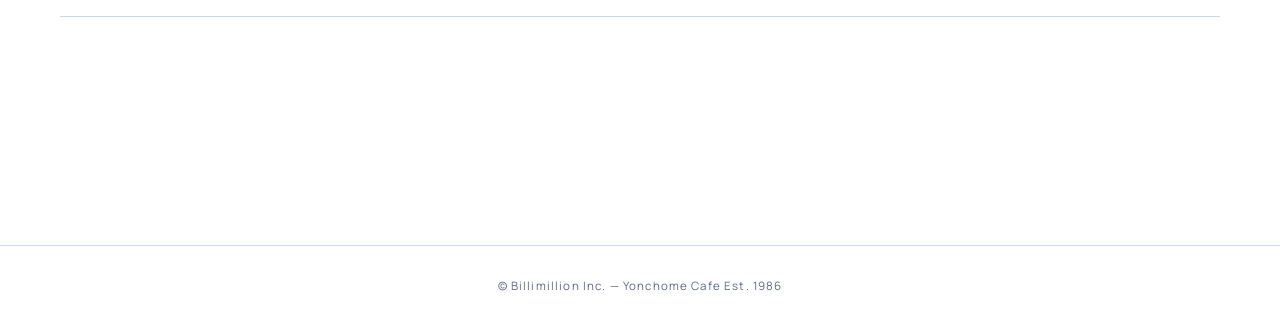
==== commit d16fb237: "Remove president section from company page Co-Authored-By: Claude Sonnet 4.6 <noreply@anthropic.com>" ====
--- a/company.html
+++ b/company.html
@@ -567,17 +567,7 @@
             </tr>
           </table>
         </div>
-
-        <!-- 代表者 -->
-        <div class="president-section anim-up">
-          <span class="president-label">代表取締役</span>
-          <p class="president-name">
-            石原 徳幸
-            <span>Noriyuki Ishihara</span>
-          </p>
-        </div>
-
-      </div>
+</div>
     </main>
 
     <footer class="site-footer">
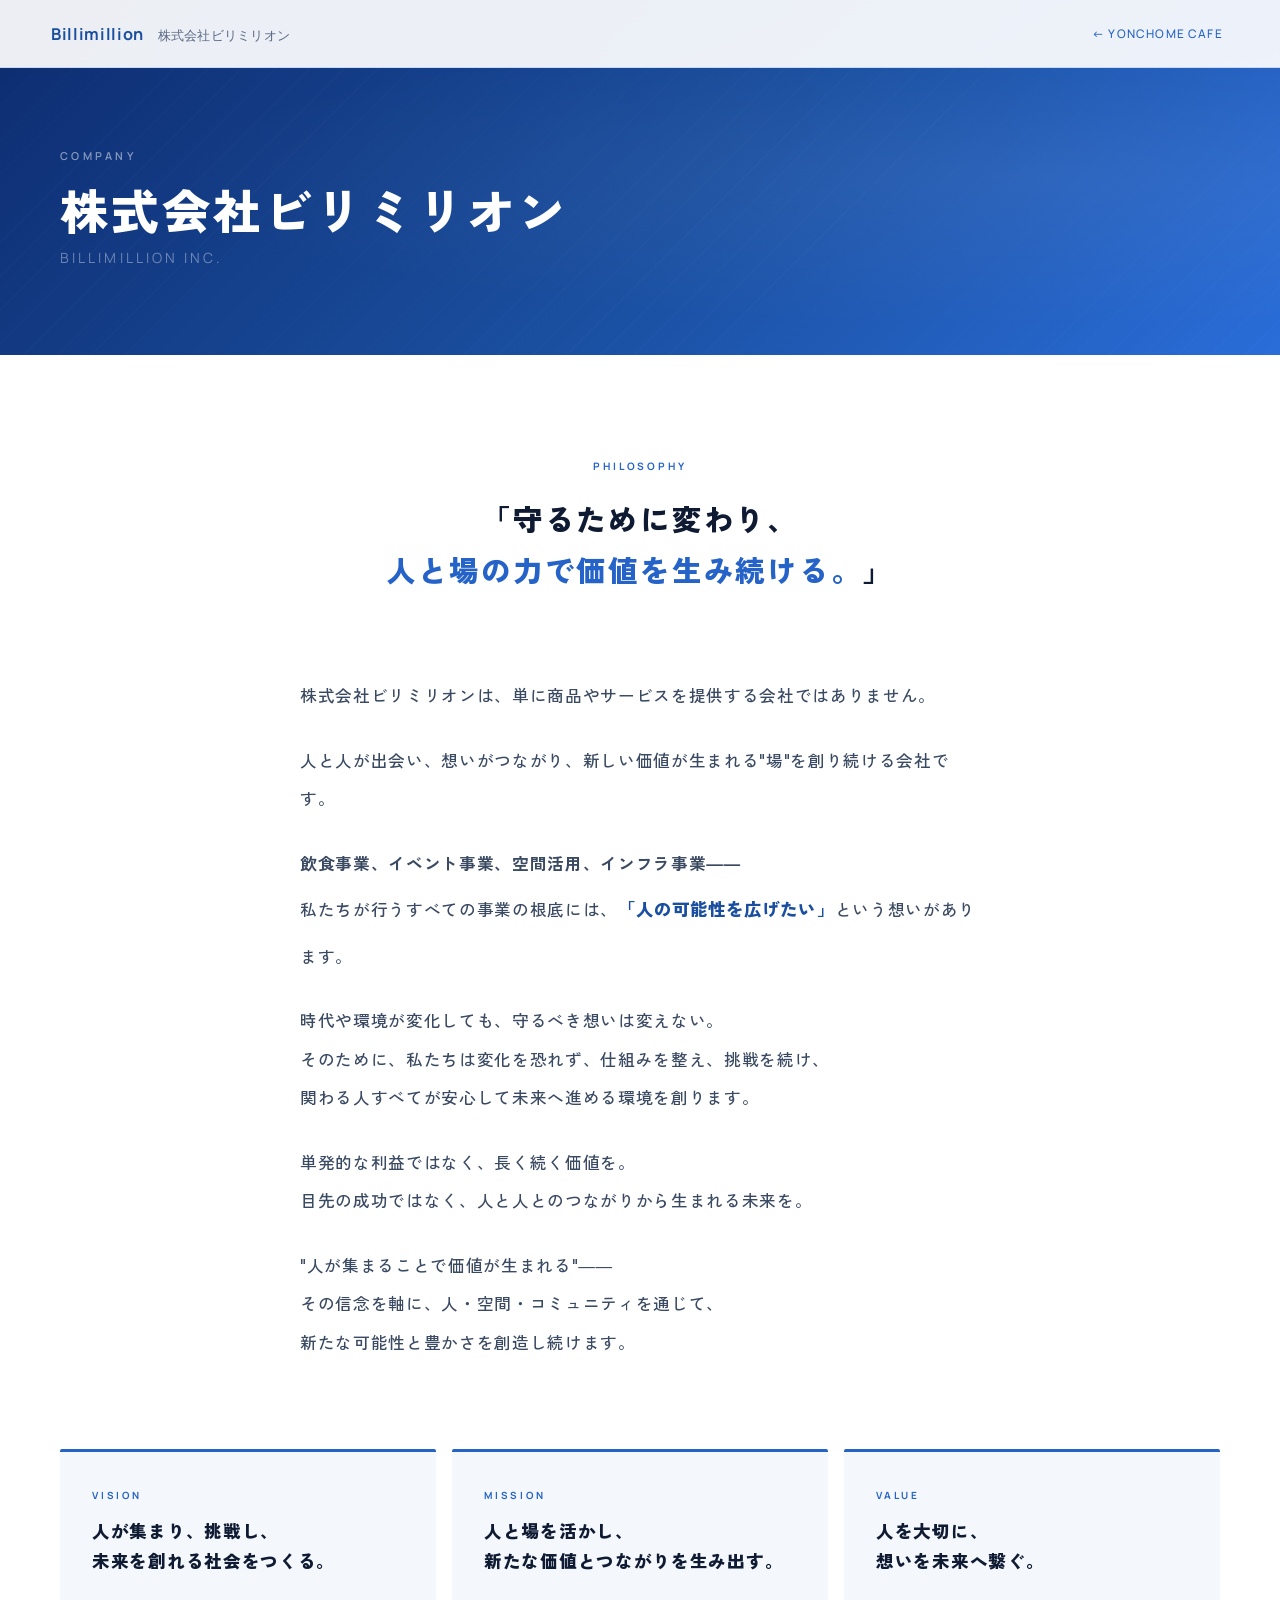
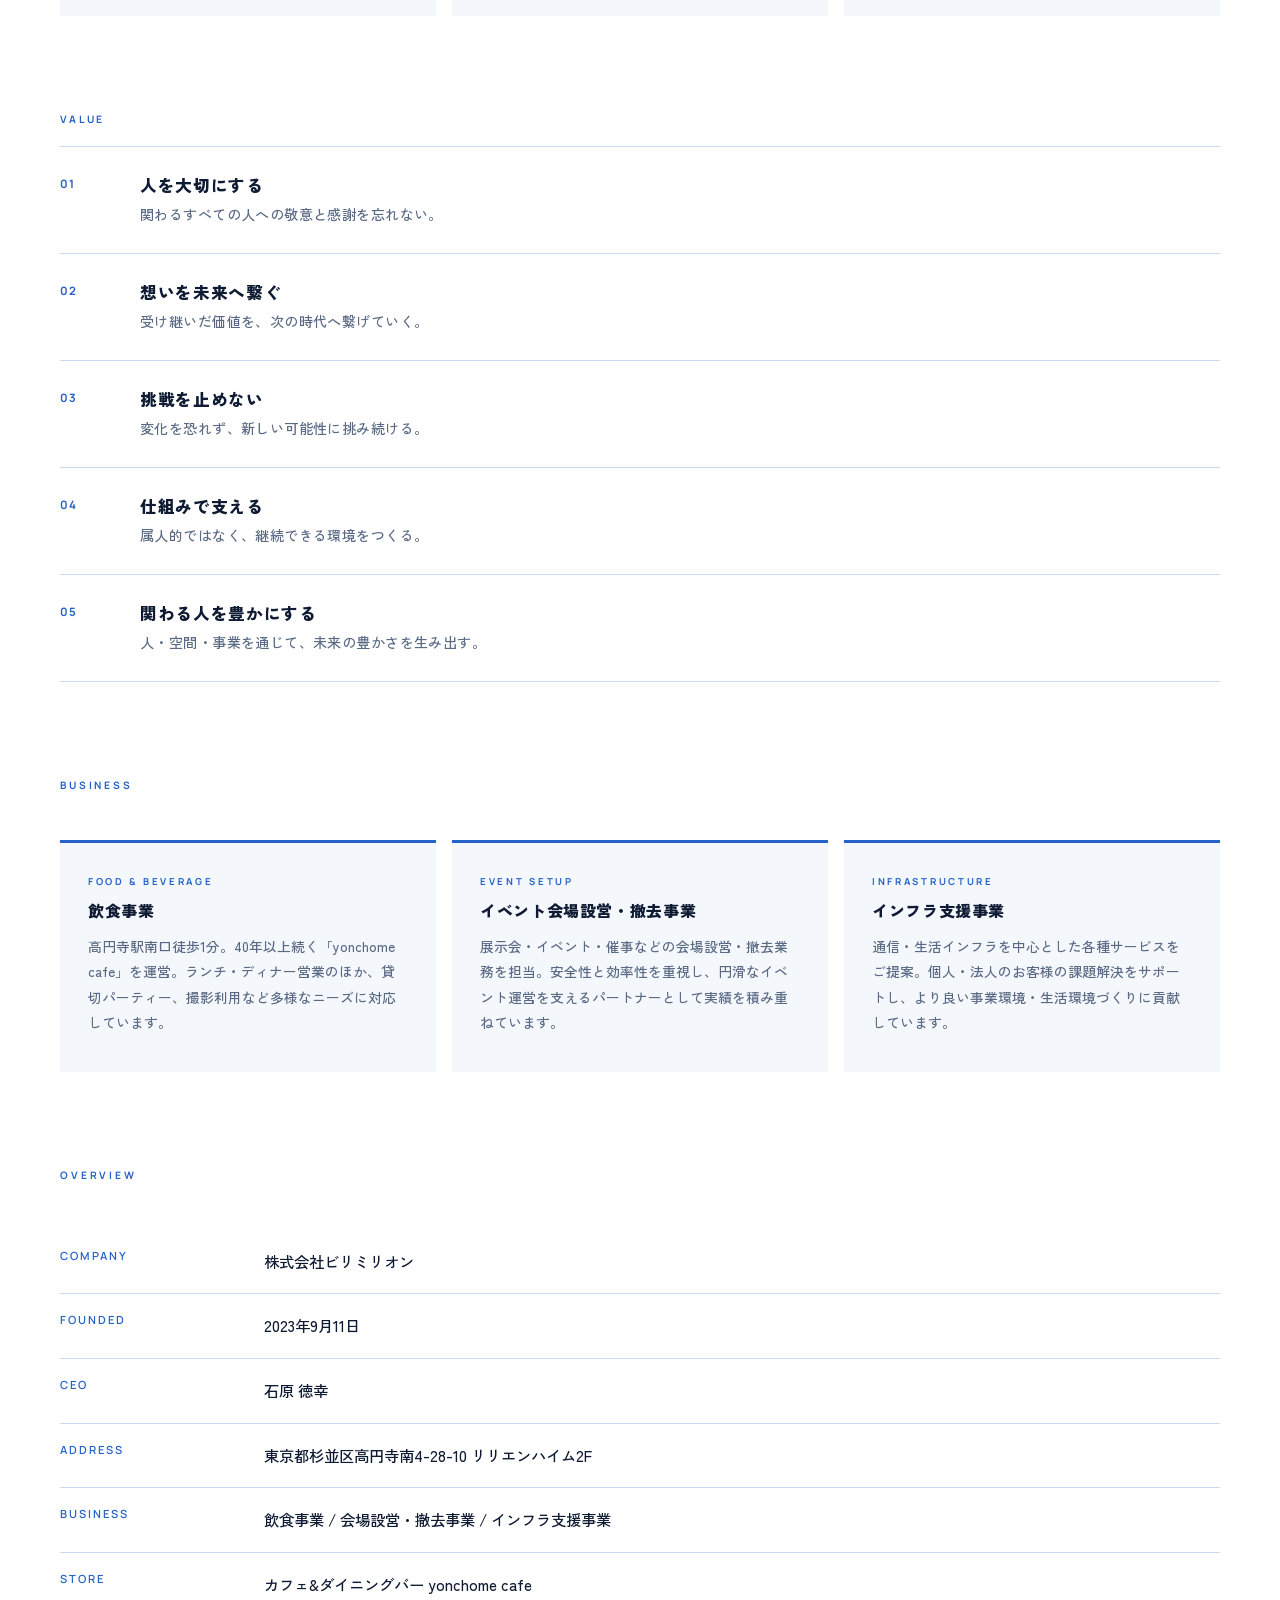
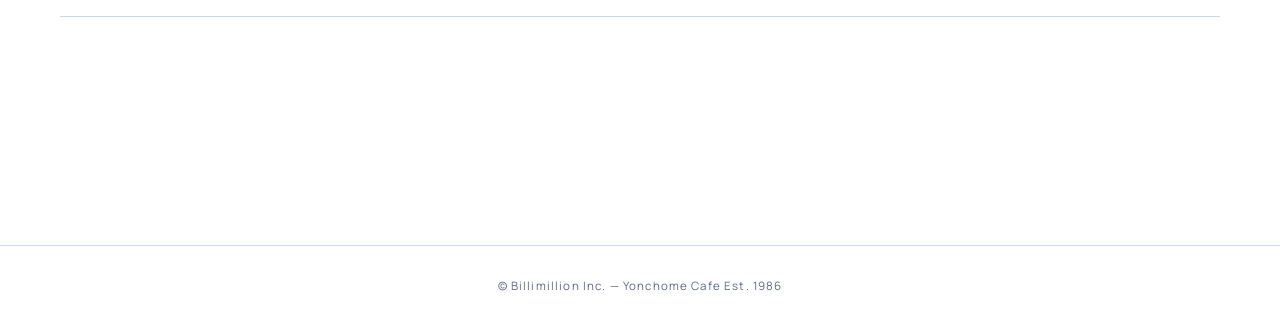
==== commit 8716021e: "Update salary to 1250円〜 and bold business categories in company page Co-Authored-By: Claude Sonnet 4" ====
--- a/company.html
+++ b/company.html
@@ -444,7 +444,7 @@
         <div class="philosophy-body anim-up">
           <p>株式会社ビリミリオンは、単に商品やサービスを提供する会社ではありません。</p>
           <p>人と人が出会い、想いがつながり、新しい価値が生まれる"場"を創り続ける会社です。</p>
-          <p>飲食事業、イベント事業、空間活用、インフラ事業――<br />
+          <p><strong>飲食事業、イベント事業、空間活用、インフラ事業――</strong><br />
           私たちが行うすべての事業の根底には、<span class="highlight">「人の可能性を広げたい」</span>という想いがあります。</p>
           <p>時代や環境が変化しても、守るべき想いは変えない。<br />
           そのために、私たちは変化を恐れず、仕組みを整え、挑戦を続け、<br />
